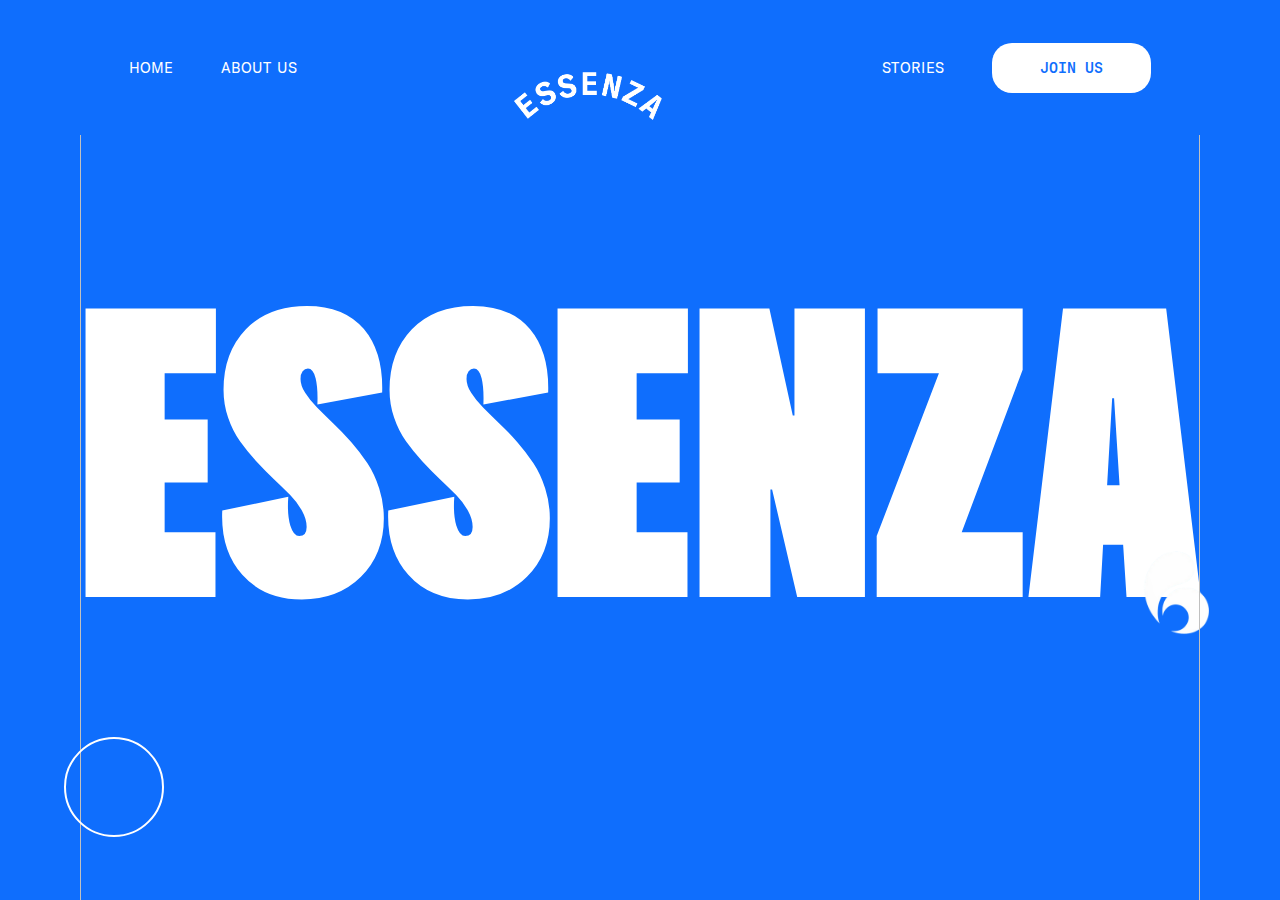
==== index.html @ b528dd73 "initial commit" ====
<!DOCTYPE html>
<html lang="en">
<head>
    <meta charset="UTF-8">
    <meta name="viewport" content="width=device-width, initial-scale=1.0">
    <title>Document</title>
    <link rel="stylesheet" href="style.css">
    <script src="script.js"></script>
    <link
    href="https://cdn.jsdelivr.net/npm/remixicon@4.2.0/fonts/remixicon.css"
    rel="stylesheet"
/>
</head>
<body>
    <div id = 'nav'>
        <div id="navleft">
            <li><a>HOME</a></li>
            <li><a>ABOUT US</a></li>
        </div>
        <div id="navcentre">
            <img src="./assets/main-nav-logo.png" alt="">
        </div>
        <div id="navright">
            <li><a>STORIES</a></li>
            <div id="joinus">
                <a id="joinli" href="#">JOIN US</a>
            </div>
            
            
            
            
        </div>
        
    </div>
    <div id="main">
        <div id="hero">
            <div id="heading">
                <h1>ESSENZA</h1>
                <img  id="sidegraphic" src="./assets/sidegraphic.png" alt="">
            </div>
            <img src="https://bowery.co/wp-content/uploads/2023/04/produce.webp" alt="">
            <div id="arrow">
                <i class="ri-arrow-down-line"></i>
            </div>
        </div>
    </div>
</body>
</html>
---- style.css ----
/* Importing GT-America fonts from the assets folder */
@font-face {
    font-family: 'GT America Standard';
    src: url('./assets/fonts/GT-America-Standard-Regular.ttf') format('truetype');
    font-weight: normal;
    font-style: normal;
}
@font-face {
    font-family: 'GT America Standard';
    src: url('./assets/fonts/GT-America-Standard-Medium.ttf') format('truetype');
    font-weight: bold;
    font-style: normal;
}
@font-face {
    font-family: 'GT America Standard';
    src: url('./assets/fonts/GT-America-Standard-Medium-Italic.ttf') format('truetype');
    font-weight: bold;
    font-style: italic;
}
@font-face {
    font-family: 'GT America Mono';
    src: url('./assets/fonts/GT-America-Mono-Regular.ttf') format('truetype');
    font-weight: normal;
    font-style: normal;
}
@font-face {
    font-family: 'GT America Mono';
    src: url('./assets/fonts/GT-America-Mono-Medium.ttf') format('truetype');
    font-weight: bold;
    font-style: normal;
}
@font-face {
    font-family: 'GT America Dark';
    src: url('./assets/fonts/National2Comp-Black.ttf') format('truetype');
    font-weight: 900; /* Use a high font-weight value for dark/heavy appearance */
    font-style: normal;
}

/* Set GT-America Standard as the main font */
* {
    margin: 0;
    padding: 0;
    box-sizing: border-box;
    font-family: 'GT America Standard', sans-serif;
    color: white;
}

*::selection {
    background-color: white;
    color: #325009;
}

body::-webkit-scrollbar {
    display: block;
    width: 8px;
    background-color: #95c11e;
}

/* Header Styling */
#nav {
    height: 15vh;
    width: 100%;
    background-color: #0F6EFD;
    display: flex;
    align-items: center;
    padding: 0 50px;
    gap: 50px;
    justify-content: space-around;
    position: fixed;
    z-index: 99;
    font-style: normal;
    font-size: 0.9rem;
    font-family: 'GT America Mono'; /* Inherit from GT America Mono */
}

/* Navbar Elements */
#navleft, #navcentre, #navright {
    display: flex;
    justify-content: center;
    align-items: center;
    gap: 3rem;
    font-family: inherit; /* Ensures all font-family inheritance */
    font-weight: inherit;
}

#nav li {
    list-style: none;
    font-family: inherit; /* Ensures font inheritance */
}

#nav #navright {
    display: flex;
    justify-content: center;
    align-items: center;
    gap: 3rem;
}

/* Join Us Button */
#nav #joinus {
    padding: 1rem 3rem; /* Adds spacing inside the button */
    background-color: white; /* White background */
    border: none; /* Removes default button border */
    border-radius: 20px; /* Rounded edges */
    font-weight: 700;
    cursor: pointer;
    transition: all 0.3s ease; /* Smooth transition */
    font-size: 0.9rem;
    text-decoration: none; /* Removes underline for links */
    display: flex; /* Centers the text inside */
    justify-content: center;
    align-items: center;
    font-family: inherit; /* Matches font style with the rest */
}

#nav #joinus a {
    color: #0F6EFD; /* Initial blue text color */
    text-decoration: none; /* Removes underline from the link */
    font-family: inherit; /* Inherit font from parent (#joinus) */
    font-weight: inherit; /* Ensures font weight consistency */
}

#nav #joinus:hover {
    background-color: #325009; /* Green background on hover */
    transform: scale(1.05); /* Slightly enlarges the button on hover */
}

#nav #joinus:hover a {
    color: white; /* White text on hover */
    transition: all ease 0.2s;
}

/* Adjusting the logo size in the navbar */
#navcentre img {
    height: 4rem;
    width: auto;
    margin-top: 6vh;
}

/* Hero Section */
#hero {
    background-color: #0F6EFD;
    height: 100vh;
    width: 100%;
    display: flex;
    justify-content: center; /* Horizontally centers the h1 */
    align-items: center; /* Vertically centers the h1 */
    position: relative;
    overflow: hidden;
}

#hero h1 {
    font-family: 'GT America Dark';
    font-weight: 900; /* Use a high font-weight for heavy appearance */
    font-style: normal;
    text-align: center; /* Centers the text inside the h1 */
    padding: 20px; /* Adds some padding around the text */
    font-size: 27rem;
}

#hero img {
    position: absolute;
    top: 5%;
    left: 50%;
    transform: translateX(-50%);
    width: 70rem; /* Adjust this value to control the size */
    height: 90rem; /* Maintains the aspect ratio */
}

/* Arrow Styling */
#hero #arrow {
    height: 100px;
    width: 100px;
    background-color: transparent;
    border: 2px solid #fff;
    position: absolute;
    display: flex;
    left: 5%;
    bottom: 7%;
    align-items: center;
    justify-content: center;
    border-radius: 50%;
    transition: all ease 0.5s;
}

#hero #arrow i {
    font-size: 50px;
    font-weight: 100;
}

#hero #arrow:hover {
    scale: 0.6;
    background-color: #325009;
}

/* Side Graphic Styling */
#hero #sidegraphic {
    position: absolute;
    top: 65%; /* Center vertically */
    left: 87%; /* 30% from the left edge to achieve 70% from the right */
    transform: translateY(-50%); /* Adjust for vertical centering */
    width: 7rem; /* Control the size */
    height: auto; /* Maintains aspect ratio */
}

/* Media Queries for Responsiveness */
@media (max-width: 1200px) {
    #nav {
        padding: 0 30px;
        gap: 30px;
    }

    #navcentre img {
        height: 3rem;
    }

    #hero h1 {
        font-size: 15rem; /* Adjust font size for smaller screens */
    }

    #hero img {
        width: 50rem; /* Adjust image size */
        height: 60rem; /* Adjust height */
    }

    #hero #sidegraphic {
        width: 5rem; /* Adjust size for smaller screens */
    }
}

@media (max-width: 992px) {
    #nav {
        padding: 0 20px;
        gap: 20px;
    }

    #navcentre img {
        height: 2.5rem;
    }

    #hero h1 {
        font-size: 10rem; /* Further adjust for medium screens */
    }

    #hero img {
        width: 40rem; /* Adjust image size */
        height: 50rem; /* Adjust height */
    }

    #hero #sidegraphic {
        width: 4rem; /* Adjust size for smaller screens */
    }
}

@media (max-width: 768px) {
    #nav {
        flex-direction: column;
        padding: 10px;
        gap: 10px;
    }

    #navcentre img {
        height: 2rem;
    }

    #hero h1 {
        font-size: 6rem; /* Adjust font size for small screens */
    }

    #hero img {
        width: 30rem; /* Adjust image size */
        height: 40rem; /* Adjust height */
    }

    #hero #sidegraphic {
        width: 3rem; /* Adjust size for smaller screens */
    }
}

@media (max-width: 576px) {
    #nav {
        padding: 10px;
        gap: 10px;
    }

    #navcentre img {
        height: 2rem;
    }

    #hero h1 {
        font-size: 5rem; /* Further adjust font size for small screens */
    }

    #hero img {
        width: 25rem; /* Adjust image size */
        height: 35rem; /* Adjust height */
    }

    #hero #sidegraphic {
        width: 2.5rem; /* Adjust size for smaller screens */
    }
}
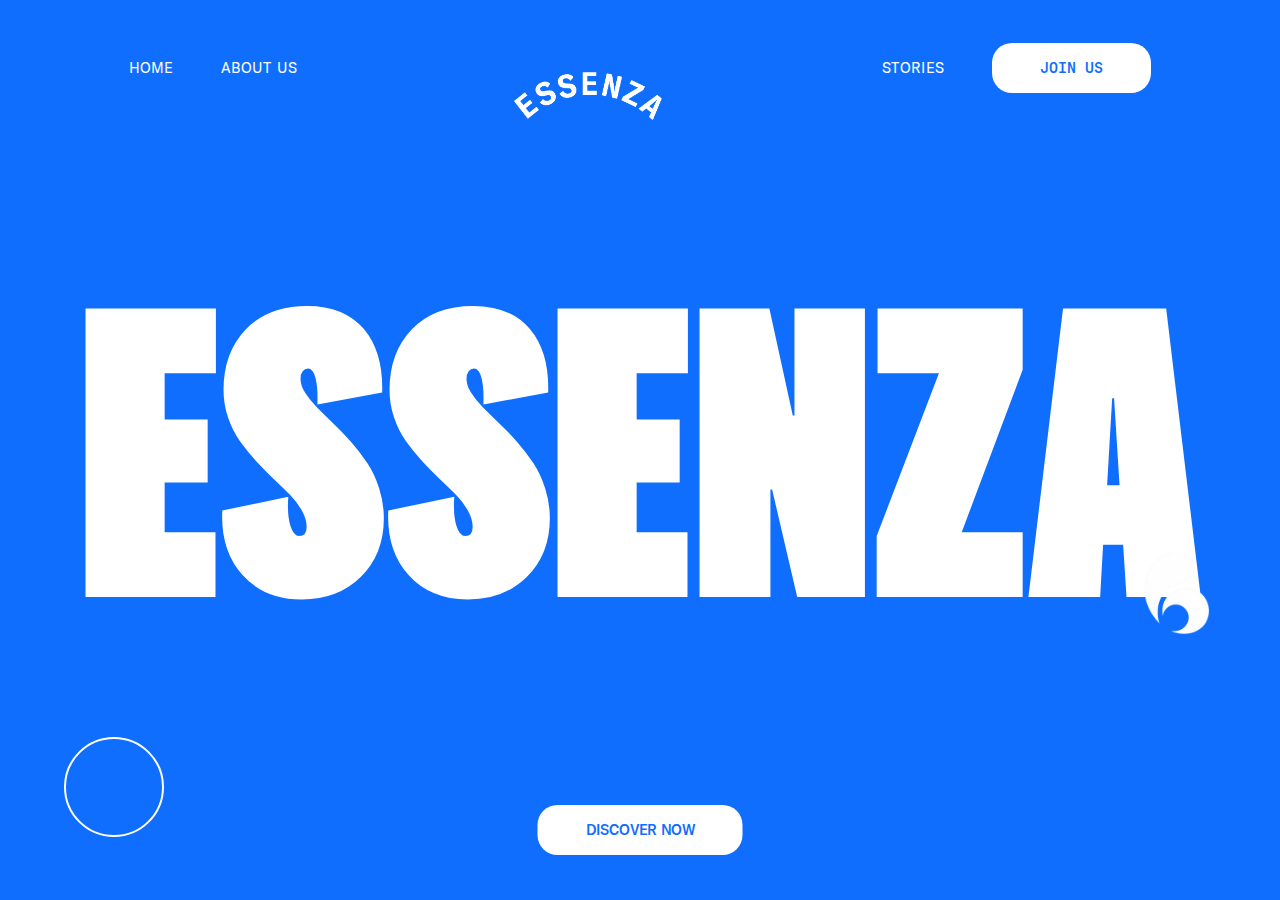
==== commit 26ea7f8d: "front page" ====
--- a/index.html
+++ b/index.html
@@ -7,42 +7,41 @@
     <link rel="stylesheet" href="style.css">
     <script src="script.js"></script>
     <link
-    href="https://cdn.jsdelivr.net/npm/remixicon@4.2.0/fonts/remixicon.css"
-    rel="stylesheet"
-/>
+        href="https://cdn.jsdelivr.net/npm/remixicon@4.2.0/fonts/remixicon.css"
+        rel="stylesheet"
+    />
 </head>
 <body>
-    <div id = 'nav'>
+    <div id="nav">
         <div id="navleft">
-            <li><a>HOME</a></li>
-            <li><a>ABOUT US</a></li>
+            <li><a href="#">HOME</a></li>
+            <li><a href="#">ABOUT US</a></li>
         </div>
         <div id="navcentre">
-            <img src="./assets/main-nav-logo.png" alt="">
+            <img src="./assets/main-nav-logo.png" alt="Logo">
         </div>
         <div id="navright">
-            <li><a>STORIES</a></li>
+            <li><a href="#">STORIES</a></li>
             <div id="joinus">
                 <a id="joinli" href="#">JOIN US</a>
             </div>
-            
-            
-            
-            
         </div>
-        
     </div>
     <div id="main">
         <div id="hero">
             <div id="heading">
                 <h1>ESSENZA</h1>
-                <img  id="sidegraphic" src="./assets/sidegraphic.png" alt="">
+                <img id="sidegraphic" src="./assets/sidegraphic.png" alt="Side Graphic">
             </div>
-            <img src="https://bowery.co/wp-content/uploads/2023/04/produce.webp" alt="">
+            <img src="https://bowery.co/wp-content/uploads/2023/04/produce.webp" alt="Hero Image">
             <div id="arrow">
                 <i class="ri-arrow-down-line"></i>
+            </div>
+            <!-- Discover Now Button -->
+            <div id="discover">
+                <a id="disli" href="#">DISCOVER NOW</a>
             </div>
         </div>
     </div>
 </body>
-</html>+</html>
--- a/style.css
+++ b/style.css
@@ -1,301 +1,343 @@
-/* Importing GT-America fonts from the assets folder */
-@font-face {
-    font-family: 'GT America Standard';
-    src: url('./assets/fonts/GT-America-Standard-Regular.ttf') format('truetype');
-    font-weight: normal;
-    font-style: normal;
-}
-@font-face {
-    font-family: 'GT America Standard';
-    src: url('./assets/fonts/GT-America-Standard-Medium.ttf') format('truetype');
-    font-weight: bold;
-    font-style: normal;
-}
-@font-face {
-    font-family: 'GT America Standard';
-    src: url('./assets/fonts/GT-America-Standard-Medium-Italic.ttf') format('truetype');
-    font-weight: bold;
-    font-style: italic;
-}
-@font-face {
-    font-family: 'GT America Mono';
-    src: url('./assets/fonts/GT-America-Mono-Regular.ttf') format('truetype');
-    font-weight: normal;
-    font-style: normal;
-}
-@font-face {
-    font-family: 'GT America Mono';
-    src: url('./assets/fonts/GT-America-Mono-Medium.ttf') format('truetype');
-    font-weight: bold;
-    font-style: normal;
-}
-@font-face {
-    font-family: 'GT America Dark';
-    src: url('./assets/fonts/National2Comp-Black.ttf') format('truetype');
-    font-weight: 900; /* Use a high font-weight value for dark/heavy appearance */
-    font-style: normal;
-}
-
-/* Set GT-America Standard as the main font */
-* {
-    margin: 0;
-    padding: 0;
-    box-sizing: border-box;
-    font-family: 'GT America Standard', sans-serif;
-    color: white;
-}
-
-*::selection {
-    background-color: white;
-    color: #325009;
-}
-
-body::-webkit-scrollbar {
-    display: block;
-    width: 8px;
-    background-color: #95c11e;
-}
-
-/* Header Styling */
-#nav {
-    height: 15vh;
-    width: 100%;
-    background-color: #0F6EFD;
-    display: flex;
-    align-items: center;
-    padding: 0 50px;
-    gap: 50px;
-    justify-content: space-around;
-    position: fixed;
-    z-index: 99;
-    font-style: normal;
-    font-size: 0.9rem;
-    font-family: 'GT America Mono'; /* Inherit from GT America Mono */
-}
-
-/* Navbar Elements */
-#navleft, #navcentre, #navright {
-    display: flex;
-    justify-content: center;
-    align-items: center;
-    gap: 3rem;
-    font-family: inherit; /* Ensures all font-family inheritance */
-    font-weight: inherit;
-}
-
-#nav li {
-    list-style: none;
-    font-family: inherit; /* Ensures font inheritance */
-}
-
-#nav #navright {
-    display: flex;
-    justify-content: center;
-    align-items: center;
-    gap: 3rem;
-}
-
-/* Join Us Button */
-#nav #joinus {
-    padding: 1rem 3rem; /* Adds spacing inside the button */
-    background-color: white; /* White background */
-    border: none; /* Removes default button border */
-    border-radius: 20px; /* Rounded edges */
-    font-weight: 700;
-    cursor: pointer;
-    transition: all 0.3s ease; /* Smooth transition */
-    font-size: 0.9rem;
-    text-decoration: none; /* Removes underline for links */
-    display: flex; /* Centers the text inside */
-    justify-content: center;
-    align-items: center;
-    font-family: inherit; /* Matches font style with the rest */
-}
-
-#nav #joinus a {
-    color: #0F6EFD; /* Initial blue text color */
-    text-decoration: none; /* Removes underline from the link */
-    font-family: inherit; /* Inherit font from parent (#joinus) */
-    font-weight: inherit; /* Ensures font weight consistency */
-}
-
-#nav #joinus:hover {
-    background-color: #325009; /* Green background on hover */
-    transform: scale(1.05); /* Slightly enlarges the button on hover */
-}
-
-#nav #joinus:hover a {
-    color: white; /* White text on hover */
-    transition: all ease 0.2s;
-}
-
-/* Adjusting the logo size in the navbar */
-#navcentre img {
-    height: 4rem;
-    width: auto;
-    margin-top: 6vh;
-}
-
-/* Hero Section */
-#hero {
-    background-color: #0F6EFD;
-    height: 100vh;
-    width: 100%;
-    display: flex;
-    justify-content: center; /* Horizontally centers the h1 */
-    align-items: center; /* Vertically centers the h1 */
-    position: relative;
-    overflow: hidden;
-}
-
-#hero h1 {
-    font-family: 'GT America Dark';
-    font-weight: 900; /* Use a high font-weight for heavy appearance */
-    font-style: normal;
-    text-align: center; /* Centers the text inside the h1 */
-    padding: 20px; /* Adds some padding around the text */
-    font-size: 27rem;
-}
-
-#hero img {
-    position: absolute;
-    top: 5%;
-    left: 50%;
-    transform: translateX(-50%);
-    width: 70rem; /* Adjust this value to control the size */
-    height: 90rem; /* Maintains the aspect ratio */
-}
-
-/* Arrow Styling */
-#hero #arrow {
-    height: 100px;
-    width: 100px;
-    background-color: transparent;
-    border: 2px solid #fff;
-    position: absolute;
-    display: flex;
-    left: 5%;
-    bottom: 7%;
-    align-items: center;
-    justify-content: center;
-    border-radius: 50%;
-    transition: all ease 0.5s;
-}
-
-#hero #arrow i {
-    font-size: 50px;
-    font-weight: 100;
-}
-
-#hero #arrow:hover {
-    scale: 0.6;
-    background-color: #325009;
-}
-
-/* Side Graphic Styling */
-#hero #sidegraphic {
-    position: absolute;
-    top: 65%; /* Center vertically */
-    left: 87%; /* 30% from the left edge to achieve 70% from the right */
-    transform: translateY(-50%); /* Adjust for vertical centering */
-    width: 7rem; /* Control the size */
-    height: auto; /* Maintains aspect ratio */
-}
-
-/* Media Queries for Responsiveness */
-@media (max-width: 1200px) {
+    /* Importing GT-America fonts from the assets folder */
+    @font-face {
+        font-family: 'GT America Standard';
+        src: url('./assets/fonts/GT-America-Standard-Regular.ttf') format('truetype');
+        font-weight: normal;
+        font-style: normal;
+    }
+    @font-face {
+        font-family: 'GT America Standard';
+        src: url('./assets/fonts/GT-America-Standard-Medium.ttf') format('truetype');
+        font-weight: bold;
+        font-style: normal;
+    }
+    @font-face {
+        font-family: 'GT America Standard';
+        src: url('./assets/fonts/GT-America-Standard-Medium-Italic.ttf') format('truetype');
+        font-weight: bold;
+        font-style: italic;
+    }
+    @font-face {
+        font-family: 'GT America Mono';
+        src: url('./assets/fonts/GT-America-Mono-Regular.ttf') format('truetype');
+        font-weight: normal;
+        font-style: normal;
+    }
+    @font-face {
+        font-family: 'GT America Mono';
+        src: url('./assets/fonts/GT-America-Mono-Medium.ttf') format('truetype');
+        font-weight: bold;
+        font-style: normal;
+    }
+    @font-face {
+        font-family: 'GT America Dark';
+        src: url('./assets/fonts/National2Comp-Black.ttf') format('truetype');
+        font-weight: 900;
+        font-style: normal;
+    }
+
+    /* Set GT-America Standard as the main font */
+    * {
+        margin: 0;
+        padding: 0;
+        box-sizing: border-box;
+        font-family: 'GT America Standard', sans-serif;
+        color: white;
+    }
+
+    *::selection {
+        background-color: white;
+        color: #325009;
+    }
+
+    body::-webkit-scrollbar {
+        display: block;
+        width: 8px;
+        background-color: #95c11e;
+    }
+
+    /* Header Styling */
     #nav {
-        padding: 0 30px;
-        gap: 30px;
-    }
-
+        height: 15vh;
+        width: 100%;
+        background-color: #0F6EFD;
+        display: flex;
+        align-items: center;
+        padding: 0 50px;
+        gap: 50px;
+        justify-content: space-around;
+        position: fixed;
+        z-index: 99;
+        font-style: normal;
+        font-size: 0.9rem;
+        font-family: 'GT America Mono';
+    }
+
+    /* Navbar Elements */
+    #navleft, #navcentre, #navright {
+        display: flex;
+        justify-content: center;
+        align-items: center;
+        gap: 3rem;
+        font-family: inherit;
+    }
+
+    #nav li {
+        list-style: none;
+    }
+
+    /* Navbar links */
+    #nav li a {
+        text-decoration: none; /* Removes underline */
+        font-family: inherit; /* Ensures same font as 'JOIN US' */
+        font-weight: inherit;
+        color: white;
+        transition: all 0.3s ease; /* Smooth transition */
+    }
+
+    /* Hover effect for navbar links */
+    #nav li a:hover {
+        color: #325009;
+        transition: all 0.2s ease;
+    }
+
+    /* Join Us Button */
+    #nav #joinus {
+        padding: 1rem 3rem;
+        background-color: white;
+        border: none;
+        border-radius: 20px;
+        font-weight: 700;
+        cursor: pointer;
+        transition: all 0.3s ease;
+        font-size: 0.9rem;
+        text-decoration: none;
+        display: flex;
+        justify-content: center;
+        align-items: center;
+        font-family: inherit;
+    }
+
+    #nav #joinus a {
+        color: #0F6EFD;
+        text-decoration: none;
+        font-family: inherit;
+        font-weight: inherit;
+    }
+
+    #nav #joinus:hover {
+        background-color: #325009;
+        transform: scale(1.05);
+    }
+
+    #nav #joinus:hover a {
+        color: white;
+        transition: all ease 0.2s;
+    }
+
+    /* Adjusting the logo size in the navbar */
     #navcentre img {
-        height: 3rem;
+        height: 4rem;
+        width: auto;
+        margin-top: 6vh;
+    }
+
+    /* Hero Section */
+    #hero {
+        background-color: #0F6EFD;
+        height: 100vh;
+        width: 100%;
+        display: flex;
+        justify-content: center;
+        align-items: center;
+        position: relative;
+        overflow: hidden;
     }
 
     #hero h1 {
-        font-size: 15rem; /* Adjust font size for smaller screens */
+        font-family: 'GT America Dark';
+        font-weight: 900;
+        font-style: normal;
+        text-align: center;
+        padding: 20px;
+        font-size: 27rem;
     }
 
     #hero img {
-        width: 50rem; /* Adjust image size */
-        height: 60rem; /* Adjust height */
-    }
-
+        position: absolute;
+        top: 5%;
+        left: 50%;
+        transform: translateX(-50%);
+        width: 70rem;
+        height: 90rem;
+    }
+
+    /* Arrow Styling */
+    #hero #arrow {
+        height: 100px;
+        width: 100px;
+        background-color: transparent;
+        border: 2px solid #fff;
+        position: absolute;
+        display: flex;
+        left: 5%;
+        bottom: 7%;
+        align-items: center;
+        justify-content: center;
+        border-radius: 50%;
+        transition: all ease 0.5s;
+    }
+
+    #hero #arrow i {
+        font-size: 50px;
+        font-weight: 100;
+    }
+
+    #hero #arrow:hover {
+        scale: 0.6;
+        background-color: #325009;
+    }
+
+    /* Side Graphic Styling */
     #hero #sidegraphic {
-        width: 5rem; /* Adjust size for smaller screens */
-    }
-}
-
-@media (max-width: 992px) {
-    #nav {
-        padding: 0 20px;
-        gap: 20px;
-    }
-
-    #navcentre img {
-        height: 2.5rem;
-    }
-
-    #hero h1 {
-        font-size: 10rem; /* Further adjust for medium screens */
-    }
-
-    #hero img {
-        width: 40rem; /* Adjust image size */
-        height: 50rem; /* Adjust height */
-    }
-
-    #hero #sidegraphic {
-        width: 4rem; /* Adjust size for smaller screens */
-    }
-}
-
-@media (max-width: 768px) {
-    #nav {
-        flex-direction: column;
-        padding: 10px;
-        gap: 10px;
-    }
-
-    #navcentre img {
-        height: 2rem;
-    }
-
-    #hero h1 {
-        font-size: 6rem; /* Adjust font size for small screens */
-    }
-
-    #hero img {
-        width: 30rem; /* Adjust image size */
-        height: 40rem; /* Adjust height */
-    }
-
-    #hero #sidegraphic {
-        width: 3rem; /* Adjust size for smaller screens */
-    }
-}
-
-@media (max-width: 576px) {
-    #nav {
-        padding: 10px;
-        gap: 10px;
-    }
-
-    #navcentre img {
-        height: 2rem;
-    }
-
-    #hero h1 {
-        font-size: 5rem; /* Further adjust font size for small screens */
-    }
-
-    #hero img {
-        width: 25rem; /* Adjust image size */
-        height: 35rem; /* Adjust height */
-    }
-
-    #hero #sidegraphic {
-        width: 2.5rem; /* Adjust size for smaller screens */
-    }
-}
+        position: absolute;
+        top: 65%;
+        left: 87%;
+        transform: translateY(-50%);
+        width: 7rem;
+        height: auto;
+    }
+
+    /* Discover Now Button */
+    #hero #discover {
+        position: absolute;
+        bottom: 5%;
+        left: 50%;
+        transform: translateX(-50%);
+        padding: 1rem 3rem;
+        background-color: white;
+        border: none;
+        border-radius: 20px;
+        font-weight: 700;
+        cursor: pointer;
+        transition: all 0.3s ease;
+        font-size: 0.9rem;
+        text-decoration: none;
+        display: flex;
+        justify-content: center;
+        align-items: center;
+        font-family: inherit; /* Matches font style with 'JOIN US' */
+    }
+
+    #hero #discover a {
+        color: #0F6EFD;
+        text-decoration: none;
+        font-family: inherit;
+    }
+
+    #hero #discover:hover {
+        background-color: #325009;
+    }
+
+    #hero #discover:hover a {
+        color: white;
+        transition: all ease 0.2s;
+    }
+
+    /* Media Queries for Responsiveness */
+    @media (max-width: 1200px) {
+        #nav {
+            padding: 0 30px;
+            gap: 30px;
+        }
+
+        #navcentre img {
+            height: 3rem;
+        }
+
+        #hero h1 {
+            font-size: 15rem;
+        }
+
+        #hero img {
+            width: 50rem;
+            height: 60rem;
+        }
+
+        #hero #sidegraphic {
+            width: 5rem;
+        }
+    }
+
+    @media (max-width: 992px) {
+        #nav {
+            padding: 0 20px;
+            gap: 20px;
+        }
+
+        #navcentre img {
+            height: 2.5rem;
+        }
+
+        #hero h1 {
+            font-size: 10rem;
+        }
+
+        #hero img {
+            width: 40rem;
+            height: 50rem;
+        }
+
+        #hero #sidegraphic {
+            width: 4rem;
+        }
+    }
+
+    @media (max-width: 768px) {
+        #nav {
+            flex-direction: column;
+            padding: 10px;
+            gap: 10px;
+        }
+
+        #navcentre img {
+            height: 2rem;
+        }
+
+        #hero h1 {
+            font-size: 6rem;
+        }
+
+        #hero img {
+            width: 30rem;
+            height: 40rem;
+        }
+
+        #hero #sidegraphic {
+            width: 3rem;
+        }
+    }
+
+    @media (max-width: 576px) {
+        #nav {
+            padding: 10px;
+            gap: 10px;
+        }
+
+        #navcentre img {
+            height: 2rem;
+        }
+
+        #hero h1 {
+            font-size: 5rem;
+        }
+
+        #hero img {
+            width: 25rem;
+            height: 35rem;
+        }
+
+        #hero #sidegraphic {
+            width: 2.5rem;
+        }
+    }
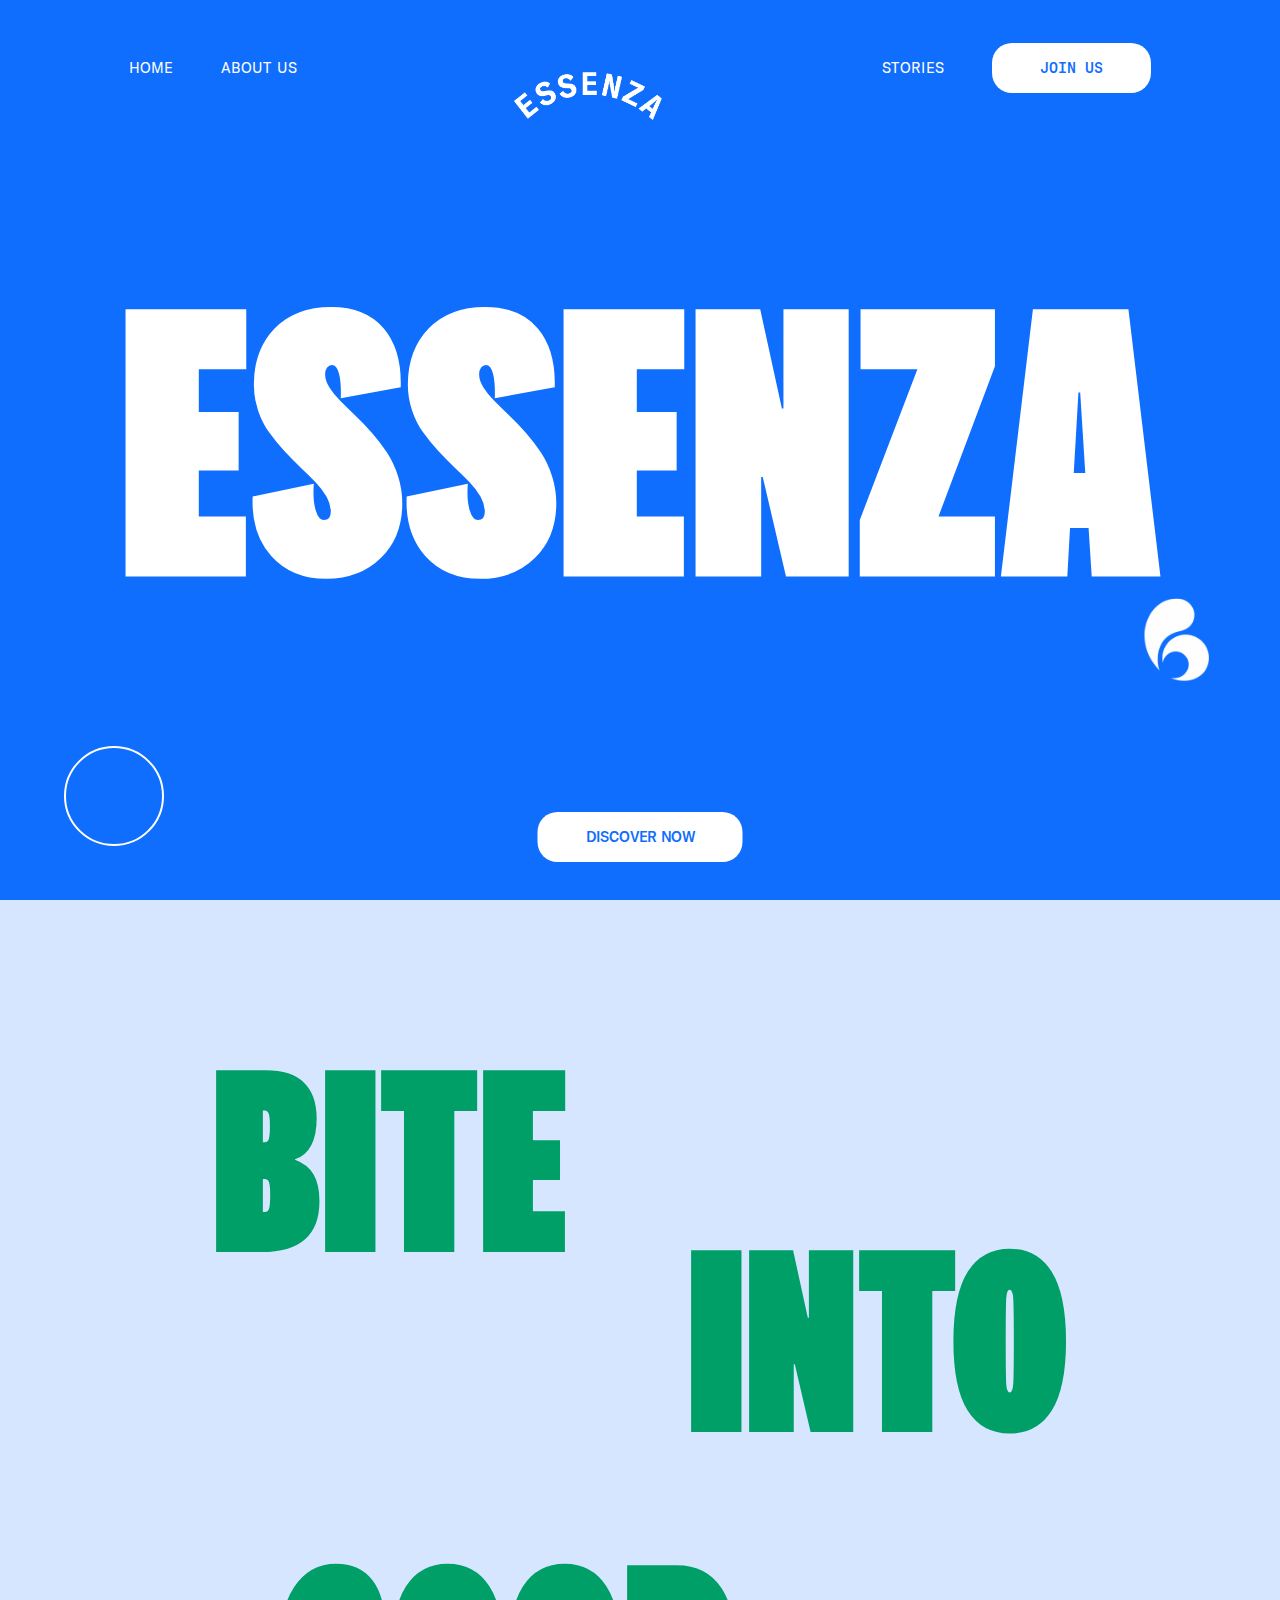
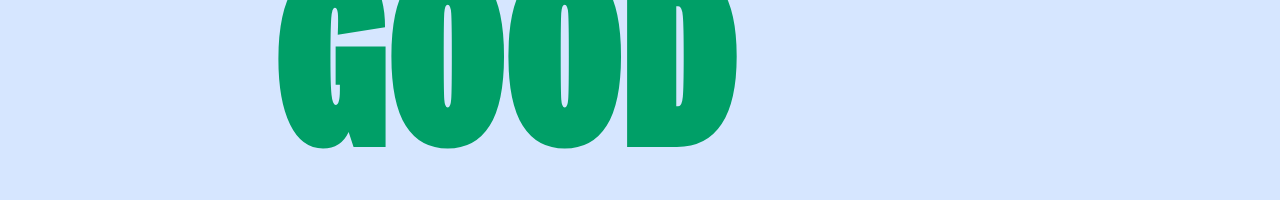
==== commit f9f39b4f: "page 2 start" ====
--- a/index.html
+++ b/index.html
@@ -5,6 +5,7 @@
     <meta name="viewport" content="width=device-width, initial-scale=1.0">
     <title>Document</title>
     <link rel="stylesheet" href="style.css">
+    <link rel="stylesheet" href="page2.css">
     <script src="script.js"></script>
     <link
         href="https://cdn.jsdelivr.net/npm/remixicon@4.2.0/fonts/remixicon.css"
@@ -42,6 +43,11 @@
                 <a id="disli" href="#">DISCOVER NOW</a>
             </div>
         </div>
+        <div id="page2">
+            <div class="bite"><h1>BITE</h1></div>
+            <div class="into"><h1>INTO</h1></div>
+            <div class="good"><h1>GOOD</h1></div>
+        </div>
     </div>
 </body>
 </html>
--- a/style.css
+++ b/style.css
@@ -1,343 +1,346 @@
-    /* Importing GT-America fonts from the assets folder */
-    @font-face {
-        font-family: 'GT America Standard';
-        src: url('./assets/fonts/GT-America-Standard-Regular.ttf') format('truetype');
-        font-weight: normal;
-        font-style: normal;
-    }
-    @font-face {
-        font-family: 'GT America Standard';
-        src: url('./assets/fonts/GT-America-Standard-Medium.ttf') format('truetype');
-        font-weight: bold;
-        font-style: normal;
-    }
-    @font-face {
-        font-family: 'GT America Standard';
-        src: url('./assets/fonts/GT-America-Standard-Medium-Italic.ttf') format('truetype');
-        font-weight: bold;
-        font-style: italic;
-    }
-    @font-face {
-        font-family: 'GT America Mono';
-        src: url('./assets/fonts/GT-America-Mono-Regular.ttf') format('truetype');
-        font-weight: normal;
-        font-style: normal;
-    }
-    @font-face {
-        font-family: 'GT America Mono';
-        src: url('./assets/fonts/GT-America-Mono-Medium.ttf') format('truetype');
-        font-weight: bold;
-        font-style: normal;
-    }
-    @font-face {
-        font-family: 'GT America Dark';
-        src: url('./assets/fonts/National2Comp-Black.ttf') format('truetype');
-        font-weight: 900;
-        font-style: normal;
-    }
-
-    /* Set GT-America Standard as the main font */
-    * {
-        margin: 0;
-        padding: 0;
-        box-sizing: border-box;
-        font-family: 'GT America Standard', sans-serif;
-        color: white;
-    }
-
-    *::selection {
-        background-color: white;
-        color: #325009;
-    }
-
-    body::-webkit-scrollbar {
-        display: block;
-        width: 8px;
-        background-color: #95c11e;
-    }
-
-    /* Header Styling */
+/* Importing GT-America fonts from the assets folder */
+@font-face {
+    font-family: 'GT America Standard';
+    src: url('./assets/fonts/GT-America-Standard-Regular.ttf') format('truetype');
+    font-weight: normal;
+    font-style: normal;
+}
+@font-face {
+    font-family: 'GT America Standard';
+    src: url('./assets/fonts/GT-America-Standard-Medium.ttf') format('truetype');
+    font-weight: bold;
+    font-style: normal;
+}
+@font-face {
+    font-family: 'GT America Standard';
+    src: url('./assets/fonts/GT-America-Standard-Medium-Italic.ttf') format('truetype');
+    font-weight: bold;
+    font-style: italic;
+}
+@font-face {
+    font-family: 'GT America Mono';
+    src: url('./assets/fonts/GT-America-Mono-Regular.ttf') format('truetype');
+    font-weight: normal;
+    font-style: normal;
+}
+@font-face {
+    font-family: 'GT America Mono';
+    src: url('./assets/fonts/GT-America-Mono-Medium.ttf') format('truetype');
+    font-weight: bold;
+    font-style: normal;
+}
+@font-face {
+    font-family: 'GT America Dark';
+    src: url('./assets/fonts/National2Comp-Black.ttf') format('truetype');
+    font-weight: 900;
+    font-style: normal;
+}
+
+/* Set GT-America Standard as the main font */
+* {
+    margin: 0;
+    padding: 0;
+    box-sizing: border-box;
+    font-family: 'GT America Standard', sans-serif;
+    color: white;
+}
+
+*::selection {
+    background-color: white;
+    color: #325009;
+}
+
+body::-webkit-scrollbar {
+    display: block;
+    width: 8px;
+    background-color: #95c11e;
+}
+
+/* Header Styling */
+#nav {
+    height: 15vh;
+    width: 100%;
+    background-color: #0F6EFD;
+    display: flex;
+    align-items: center;
+    padding: 0 50px;
+    gap: 50px;
+    justify-content: space-around;
+    z-index: 99;
+    font-style: normal;
+    font-size: 0.9rem;
+    font-family: 'GT America Mono';
+}
+
+/* Navbar Elements */
+#navleft, #navcentre, #navright {
+    display: flex;
+    justify-content: center;
+    align-items: center;
+    gap: 3rem;
+    font-family: inherit;
+}
+
+#nav li {
+    list-style: none;
+}
+
+/* Navbar links */
+#nav li a {
+    text-decoration: none; /* Removes underline */
+    font-family: inherit; /* Ensures same font as 'JOIN US' */
+    font-weight: inherit;
+    color: white;
+    transition: all 0.3s ease; /* Smooth transition */
+}
+
+/* Hover effect for navbar links */
+#nav li a:hover {
+    color: #325009;
+    transition: all 0.2s ease;
+}
+
+/* Join Us Button */
+#nav #joinus {
+    padding: 1rem 3rem;
+    background-color: white;
+    border: none;
+    border-radius: 20px;
+    font-weight: 700;
+    cursor: pointer;
+    transition: all 0.3s ease;
+    font-size: 0.9rem;
+    text-decoration: none;
+    display: flex;
+    justify-content: center;
+    align-items: center;
+    font-family: inherit;
+}
+
+#nav #joinus a {
+    color: #0F6EFD;
+    text-decoration: none;
+    font-family: inherit;
+    font-weight: inherit;
+}
+
+#nav #joinus:hover {
+    background-color: #325009;
+    transform: scale(1.05);
+}
+
+#nav #joinus:hover a {
+    color: white;
+    transition: all ease 0.2s;
+}
+
+/* Adjusting the logo size in the navbar */
+#navcentre img {
+    height: 4rem;
+    width: auto;
+    margin-top: 6vh;
+}
+
+/* Hero Section */
+#hero {
+    background-color: #0F6EFD;
+    height: 85vh;
+    width: 100%;
+    display: flex;
+    justify-content: center;
+    align-items: center;
+    position: relative;
+    overflow: hidden;
+}
+
+#hero h1 {
+    font-family: 'GT America Dark';
+    font-weight: 900;
+    font-style: normal;
+    text-align: center;
+    padding: 20px;
+    font-size: 25rem;
+    position: absolute;
+    top: 40%;
+    left: 50%;
+    transform: translate(-50%, -50%);
+}
+
+#hero img {
+    position: absolute;
+    top: -10%;
+    left: 50%;
+    transform: translateX(-50%);
+    width: 70rem;
+    height: 90rem;
+}
+
+/* Arrow Styling */
+#hero #arrow {
+    height: 100px;
+    width: 100px;
+    background-color: transparent;
+    border: 2px solid #fff;
+    position: absolute;
+    display: flex;
+    left: 5%;
+    bottom: 7%;
+    align-items: center;
+    justify-content: center;
+    border-radius: 50%;
+    transition: all ease 0.5s;
+}
+
+#hero #arrow i {
+    font-size: 50px;
+    font-weight: 100;
+}
+
+#hero #arrow:hover {
+    scale: 0.6;
+    background-color: #325009;
+}
+
+/* Side Graphic Styling */
+#hero #sidegraphic {
+    position: absolute;
+    top: 65%;
+    left: 87%;
+    transform: translateY(-50%);
+    width: 7rem;
+    height: auto;
+}
+
+/* Discover Now Button */
+#hero #discover {
+    position: absolute;
+    bottom: 5%;
+    left: 50%;
+    transform: translateX(-50%);
+    padding: 1rem 3rem;
+    background-color: white;
+    border: none;
+    border-radius: 20px;
+    font-weight: 700;
+    cursor: pointer;
+    transition: all 0.3s ease;
+    font-size: 0.9rem;
+    text-decoration: none;
+    display: flex;
+    justify-content: center;
+    align-items: center;
+    font-family: inherit; /* Matches font style with 'JOIN US' */
+}
+
+#hero #discover a {
+    color: #0F6EFD;
+    text-decoration: none;
+    font-family: inherit;
+}
+
+#hero #discover:hover {
+    background-color: #325009;
+}
+
+#hero #discover:hover a {
+    color: white;
+    transition: all ease 0.2s;
+}
+
+/* Media Queries for Responsiveness */
+@media (max-width: 1200px) {
     #nav {
-        height: 15vh;
-        width: 100%;
-        background-color: #0F6EFD;
-        display: flex;
-        align-items: center;
-        padding: 0 50px;
-        gap: 50px;
-        justify-content: space-around;
-        position: fixed;
-        z-index: 99;
-        font-style: normal;
-        font-size: 0.9rem;
-        font-family: 'GT America Mono';
-    }
-
-    /* Navbar Elements */
-    #navleft, #navcentre, #navright {
-        display: flex;
-        justify-content: center;
-        align-items: center;
-        gap: 3rem;
-        font-family: inherit;
-    }
-
-    #nav li {
-        list-style: none;
-    }
-
-    /* Navbar links */
-    #nav li a {
-        text-decoration: none; /* Removes underline */
-        font-family: inherit; /* Ensures same font as 'JOIN US' */
-        font-weight: inherit;
-        color: white;
-        transition: all 0.3s ease; /* Smooth transition */
-    }
-
-    /* Hover effect for navbar links */
-    #nav li a:hover {
-        color: #325009;
-        transition: all 0.2s ease;
-    }
-
-    /* Join Us Button */
-    #nav #joinus {
-        padding: 1rem 3rem;
-        background-color: white;
-        border: none;
-        border-radius: 20px;
-        font-weight: 700;
-        cursor: pointer;
-        transition: all 0.3s ease;
-        font-size: 0.9rem;
-        text-decoration: none;
-        display: flex;
-        justify-content: center;
-        align-items: center;
-        font-family: inherit;
-    }
-
-    #nav #joinus a {
-        color: #0F6EFD;
-        text-decoration: none;
-        font-family: inherit;
-        font-weight: inherit;
-    }
-
-    #nav #joinus:hover {
-        background-color: #325009;
-        transform: scale(1.05);
-    }
-
-    #nav #joinus:hover a {
-        color: white;
-        transition: all ease 0.2s;
-    }
-
-    /* Adjusting the logo size in the navbar */
+        padding: 0 30px;
+        gap: 30px;
+    }
+
     #navcentre img {
-        height: 4rem;
-        width: auto;
-        margin-top: 6vh;
-    }
-
-    /* Hero Section */
-    #hero {
-        background-color: #0F6EFD;
-        height: 100vh;
-        width: 100%;
-        display: flex;
-        justify-content: center;
-        align-items: center;
-        position: relative;
-        overflow: hidden;
+        height: 3rem;
     }
 
     #hero h1 {
-        font-family: 'GT America Dark';
-        font-weight: 900;
-        font-style: normal;
-        text-align: center;
-        padding: 20px;
-        font-size: 27rem;
+        font-size: 12rem;
     }
 
     #hero img {
-        position: absolute;
-        top: 5%;
-        left: 50%;
-        transform: translateX(-50%);
-        width: 70rem;
-        height: 90rem;
-    }
-
-    /* Arrow Styling */
-    #hero #arrow {
-        height: 100px;
-        width: 100px;
-        background-color: transparent;
-        border: 2px solid #fff;
-        position: absolute;
-        display: flex;
-        left: 5%;
-        bottom: 7%;
-        align-items: center;
-        justify-content: center;
-        border-radius: 50%;
-        transition: all ease 0.5s;
-    }
-
-    #hero #arrow i {
-        font-size: 50px;
-        font-weight: 100;
-    }
-
-    #hero #arrow:hover {
-        scale: 0.6;
-        background-color: #325009;
-    }
-
-    /* Side Graphic Styling */
+        width: 50rem;
+        height: 60rem;
+    }
+
     #hero #sidegraphic {
-        position: absolute;
-        top: 65%;
-        left: 87%;
-        transform: translateY(-50%);
-        width: 7rem;
-        height: auto;
-    }
-
-    /* Discover Now Button */
-    #hero #discover {
-        position: absolute;
-        bottom: 5%;
-        left: 50%;
-        transform: translateX(-50%);
-        padding: 1rem 3rem;
-        background-color: white;
-        border: none;
-        border-radius: 20px;
-        font-weight: 700;
-        cursor: pointer;
-        transition: all 0.3s ease;
-        font-size: 0.9rem;
-        text-decoration: none;
-        display: flex;
-        justify-content: center;
-        align-items: center;
-        font-family: inherit; /* Matches font style with 'JOIN US' */
-    }
-
-    #hero #discover a {
-        color: #0F6EFD;
-        text-decoration: none;
-        font-family: inherit;
-    }
-
-    #hero #discover:hover {
-        background-color: #325009;
-    }
-
-    #hero #discover:hover a {
-        color: white;
-        transition: all ease 0.2s;
-    }
-
-    /* Media Queries for Responsiveness */
-    @media (max-width: 1200px) {
-        #nav {
-            padding: 0 30px;
-            gap: 30px;
-        }
-
-        #navcentre img {
-            height: 3rem;
-        }
-
-        #hero h1 {
-            font-size: 15rem;
-        }
-
-        #hero img {
-            width: 50rem;
-            height: 60rem;
-        }
-
-        #hero #sidegraphic {
-            width: 5rem;
-        }
-    }
-
-    @media (max-width: 992px) {
-        #nav {
-            padding: 0 20px;
-            gap: 20px;
-        }
-
-        #navcentre img {
-            height: 2.5rem;
-        }
-
-        #hero h1 {
-            font-size: 10rem;
-        }
-
-        #hero img {
-            width: 40rem;
-            height: 50rem;
-        }
-
-        #hero #sidegraphic {
-            width: 4rem;
-        }
-    }
-
-    @media (max-width: 768px) {
-        #nav {
-            flex-direction: column;
-            padding: 10px;
-            gap: 10px;
-        }
-
-        #navcentre img {
-            height: 2rem;
-        }
-
-        #hero h1 {
-            font-size: 6rem;
-        }
-
-        #hero img {
-            width: 30rem;
-            height: 40rem;
-        }
-
-        #hero #sidegraphic {
-            width: 3rem;
-        }
-    }
-
-    @media (max-width: 576px) {
-        #nav {
-            padding: 10px;
-            gap: 10px;
-        }
-
-        #navcentre img {
-            height: 2rem;
-        }
-
-        #hero h1 {
-            font-size: 5rem;
-        }
-
-        #hero img {
-            width: 25rem;
-            height: 35rem;
-        }
-
-        #hero #sidegraphic {
-            width: 2.5rem;
-        }
-    }
+        width: 5rem;
+    }
+}
+
+@media (max-width: 992px) {
+    #nav {
+        padding: 0 20px;
+        gap: 20px;
+    }
+
+    #navcentre img {
+        height: 2.5rem;
+    }
+
+    #hero h1 {
+        font-size: 10rem;
+    }
+
+    #hero img {
+        width: 40rem;
+        height: 50rem;
+    }
+
+    #hero #sidegraphic {
+        width: 4rem;
+    }
+}
+
+@media (max-width: 768px) {
+    #nav {
+        flex-direction: column;
+        padding: 10px;
+        gap: 10px;
+    }
+
+    #navcentre img {
+        height: 2rem;
+    }
+
+    #hero h1 {
+        font-size: 6rem;
+    }
+
+    #hero img {
+        width: 30rem;
+        height: 40rem;
+    }
+
+    #hero #sidegraphic {
+        width: 3rem;
+    }
+}
+
+@media (max-width: 576px) {
+    #nav {
+        padding: 10px;
+        gap: 10px;
+    }
+
+    #navcentre img {
+        height: 2rem;
+    }
+
+    #hero h1 {
+        font-size: 5rem;
+    }
+
+    #hero img {
+        width: 25rem;
+        height: 35rem;
+    }
+
+    #hero #sidegraphic {
+        width: 2.5rem;
+    }
+}
--- a/page2.css
+++ b/page2.css
@@ -0,0 +1,99 @@
+/* Importing GT-America fonts from the assets folder */
+@font-face {
+    font-family: 'GT America Standard';
+    src: url('./assets/fonts/GT-America-Standard-Regular.ttf') format('truetype');
+    font-weight: normal;
+    font-style: normal;
+}
+@font-face {
+    font-family: 'GT America Standard';
+    src: url('./assets/fonts/GT-America-Standard-Medium.ttf') format('truetype');
+    font-weight: bold;
+    font-style: normal;
+}
+@font-face {
+    font-family: 'GT America Standard';
+    src: url('./assets/fonts/GT-America-Standard-Medium-Italic.ttf') format('truetype');
+    font-weight: bold;
+    font-style: italic;
+}
+@font-face {
+    font-family: 'GT America Mono';
+    src: url('./assets/fonts/GT-America-Mono-Regular.ttf') format('truetype');
+    font-weight: normal;
+    font-style: normal;
+}
+@font-face {
+    font-family: 'GT America Mono';
+    src: url('./assets/fonts/GT-America-Mono-Medium.ttf') format('truetype');
+    font-weight: bold;
+    font-style: normal;
+}
+@font-face {
+    font-family: 'GT America Dark';
+    src: url('./assets/fonts/National2Comp-Black.ttf') format('truetype');
+    font-weight: 900;
+    font-style: normal;
+}
+
+/* Page2 Styling */
+#page2 {
+    height: 100vh;
+    width: 100%;
+    background-color: #D6E6FF;
+    overflow: hidden;
+    display: flex;
+    flex-direction: column;
+    align-items: center;
+    justify-content: center;
+    gap: 1rem;
+    position: relative;
+}
+.bite h1,.good h1,.into h1 {
+    font-family: 'GT America Dark';
+    font-weight: 900;
+    font-style: normal;
+    text-align: center;
+    padding: 20px;
+    font-size: 17rem;
+    position: absolute;
+    color: #009F67;
+}
+
+.bite h1{
+    top:10%;
+    left: 15%;
+}
+.into h1{
+    top:30%;
+    right: 15%;
+}
+.good h1{
+    top:65%;
+    left: 20%;
+}
+
+/* Responsive Adjustments */
+@media (max-width: 1200px) {
+    .bite, .into, .good {
+        font-size: 12rem;
+    }
+}
+
+@media (max-width: 992px) {
+    .bite, .into, .good {
+        font-size: 10rem;
+    }
+}
+
+@media (max-width: 768px) {
+    .bite, .into, .good {
+        font-size: 6rem;
+    }
+}
+
+@media (max-width: 576px) {
+    .bite, .into, .good {
+        font-size: 5rem;
+    }
+}
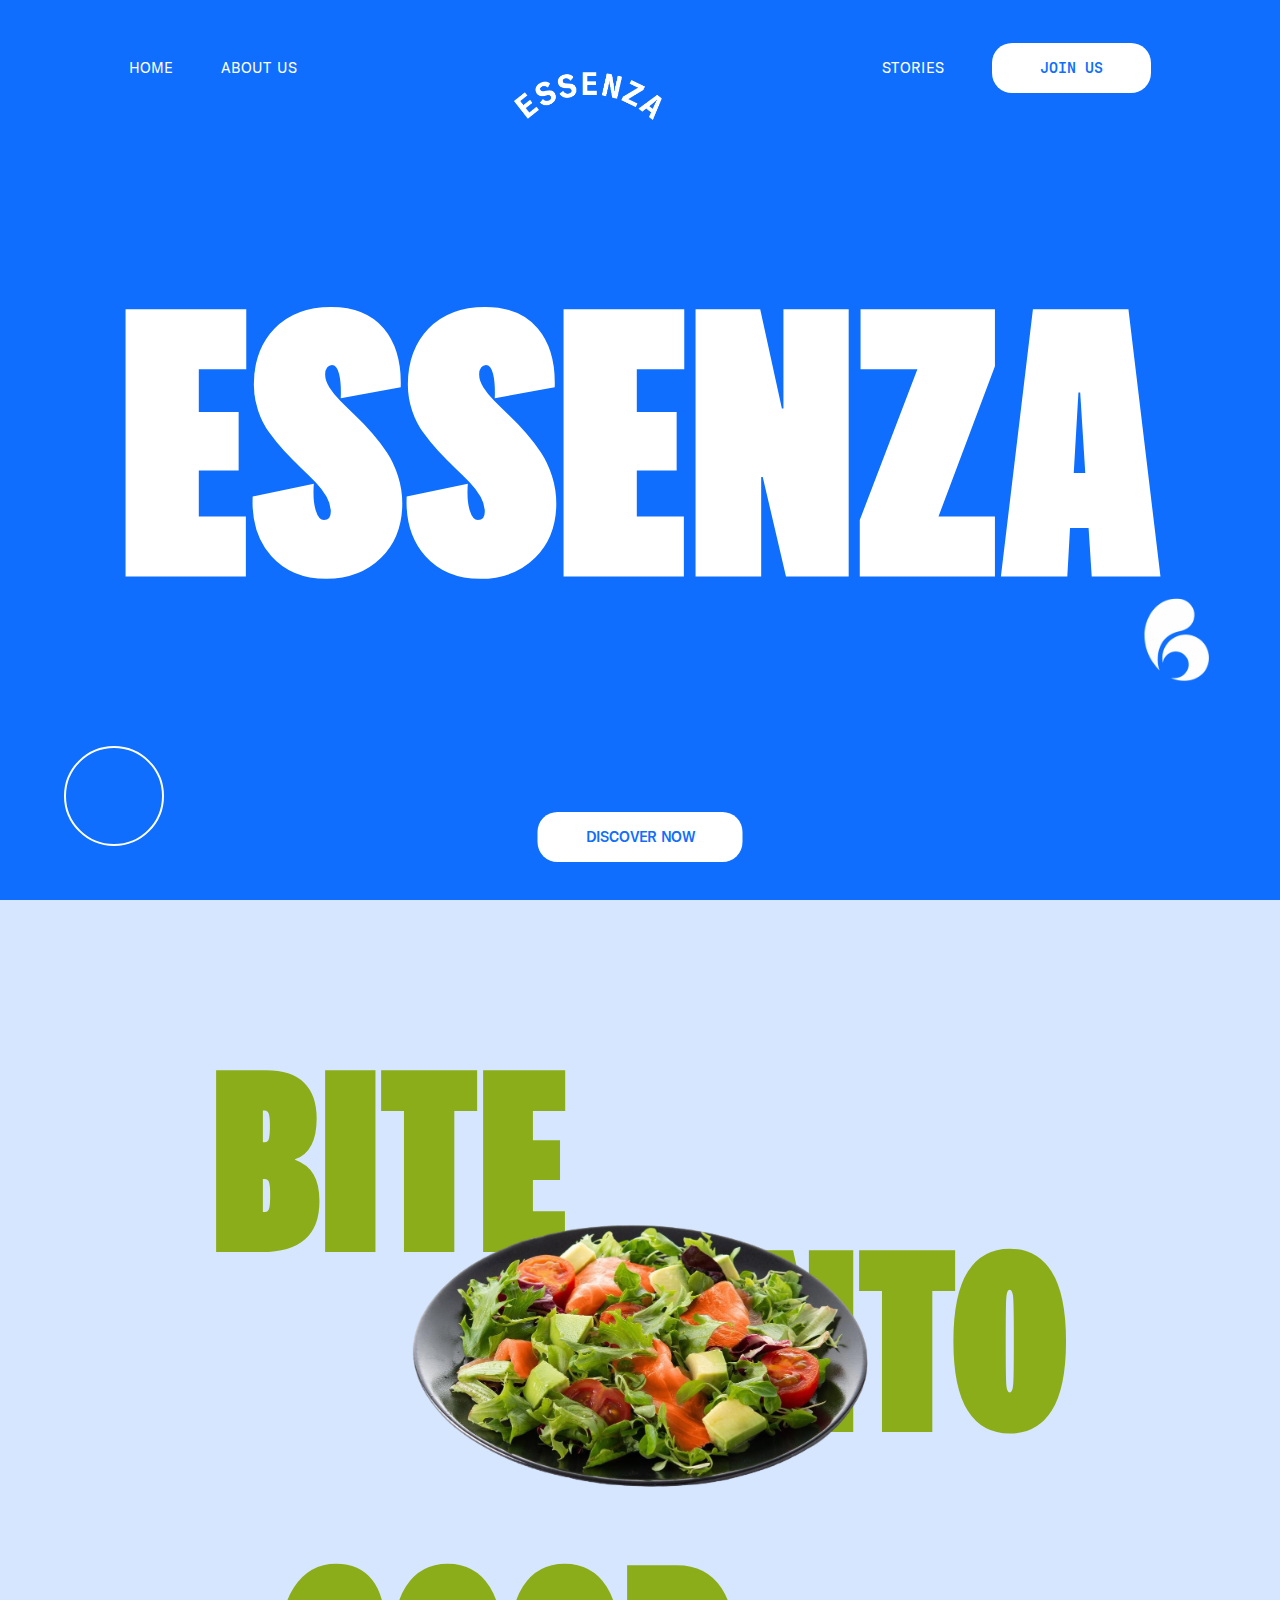
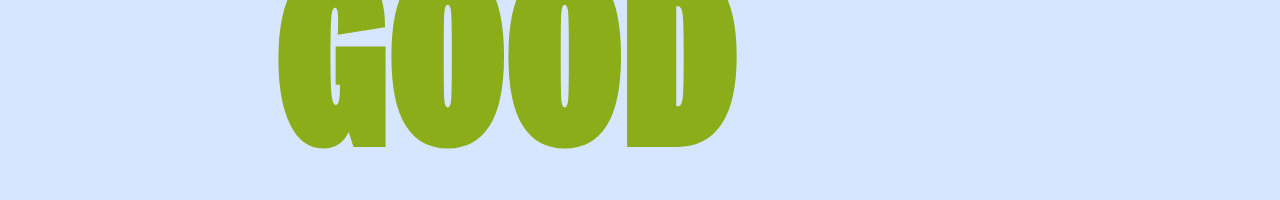
==== commit ebc904ea: "call karo api" ====
--- a/index.html
+++ b/index.html
@@ -47,6 +47,7 @@
             <div class="bite"><h1>BITE</h1></div>
             <div class="into"><h1>INTO</h1></div>
             <div class="good"><h1>GOOD</h1></div>
+            <img src="./assets/salad.png" alt="">
         </div>
     </div>
 </body>
--- a/page2.css
+++ b/page2.css
@@ -57,7 +57,7 @@
     padding: 20px;
     font-size: 17rem;
     position: absolute;
-    color: #009F67;
+    color: #8BAD19;
 }
 
 .bite h1{
@@ -72,6 +72,15 @@
     top:65%;
     left: 20%;
 }
+#page2 img {
+    position: absolute;
+    top: 20%;
+    left: 50%;
+    transform: translateX(-50%);
+    width: 50rem;
+    height: auto;
+}
+
 
 /* Responsive Adjustments */
 @media (max-width: 1200px) {
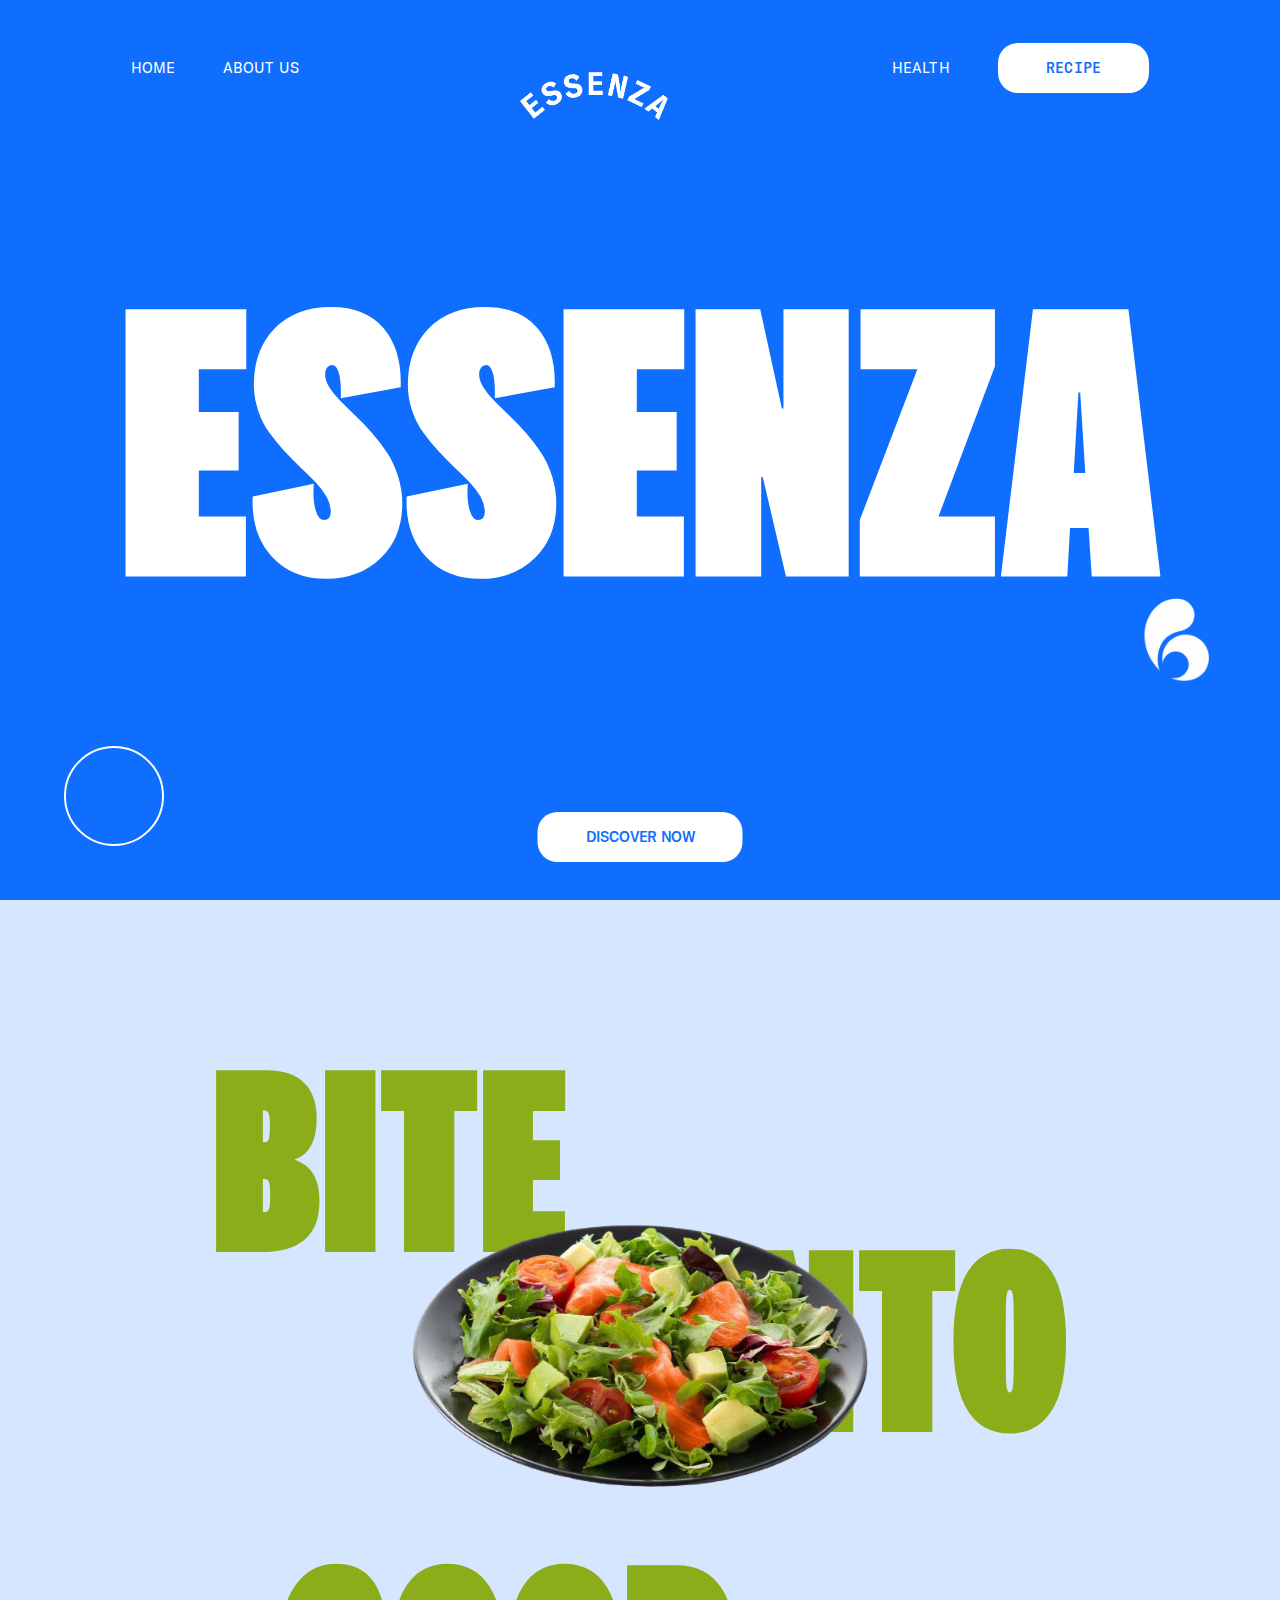
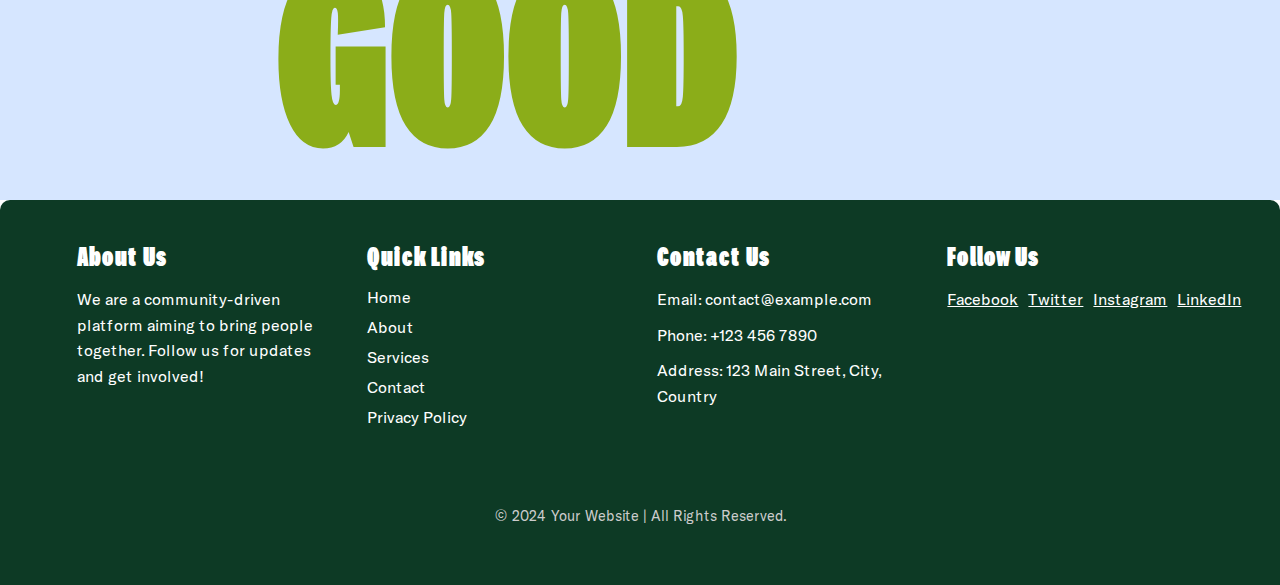
==== commit 99b9f711: "HELLO" ====
--- a/index.html
+++ b/index.html
@@ -15,16 +15,16 @@
 <body>
     <div id="nav">
         <div id="navleft">
-            <li><a href="#">HOME</a></li>
-            <li><a href="#">ABOUT US</a></li>
+            <li><a href="./index.html">HOME</a></li>
+            <li><a href="/aboutus/index.html">ABOUT US</a></li>
         </div>
         <div id="navcentre">
-            <img src="./assets/main-nav-logo.png" alt="Logo">
+            <img src="./assets/main-nav-logo.png" alt="Logo" href="/index.html">
         </div>
         <div id="navright">
-            <li><a href="#">STORIES</a></li>
+            <li><a href="/bmi/index.html">HEALTH</a></li>
             <div id="joinus">
-                <a id="joinli" href="#">JOIN US</a>
+                <a id="joinli" href="../main/index.html">RECIPE</a>
             </div>
         </div>
     </div>
@@ -40,7 +40,7 @@
             </div>
             <!-- Discover Now Button -->
             <div id="discover">
-                <a id="disli" href="#">DISCOVER NOW</a>
+                <a id="disli" href="/aboutus/index.html">DISCOVER NOW</a>
             </div>
         </div>
         <div id="page2">
@@ -49,6 +49,49 @@
             <div class="good"><h1>GOOD</h1></div>
             <img src="./assets/salad.png" alt="">
         </div>
+        <footer id="footer">
+            <div class="footer-container">
+                <div class="footer-section" id="footer-about">
+                    <h2>About Us</h2>
+                    <p>We are a community-driven platform aiming to bring people together. Follow us for updates and get involved!</p>
+                </div>
+        
+                <div class="footer-section" id="footer-links">
+                    <h2>Quick Links</h2>
+                    <ul>
+                        <li><a href="#">Home</a></li>
+                        <li><a href="#">About</a></li>
+                        <li><a href="#">Services</a></li>
+                        <li><a href="#">Contact</a></li>
+                        <li><a href="#">Privacy Policy</a></li>
+                    </ul>
+                </div>
+        
+                <div class="footer-section" id="footer-contact">
+                    <h2>Contact Us</h2>
+                    <p>Email: contact@example.com</p>
+                    <p>Phone: +123 456 7890</p>
+                    <p>Address: 123 Main Street, City, Country</p>
+                </div>
+        
+                <div class="footer-section" id="footer-social">
+                    <h2>Follow Us</h2>
+                    <div class="social-icons">
+                        <a href="#">
+                            <p>Facebook</p></a>
+                        <a href="#">
+                            <p>Twitter</p></a>
+                        <a href="#">
+                            <p>Instagram</p></a>
+                        <a href="#">
+                            <p>LinkedIn</p></a>
+                    </div>
+                </div>
+            </div>
+            <div class="footer-bottom">
+                <p>&copy; 2024 Your Website | All Rights Reserved.</p>
+            </div>
+        </footer>
     </div>
 </body>
 </html>
--- a/style.css
+++ b/style.css
@@ -247,6 +247,104 @@
     transition: all ease 0.2s;
 }
 
+
+/* Footer Styling */
+#footer {
+    background-color: #0D3A25;
+    color: #fff;
+    padding: 40px 0;
+    position: relative;
+    bottom: 0;
+    width: 100%;
+    font-family: 'GT America Standard';
+    border-top-left-radius: 10px;
+    border-top-right-radius: 10px;
+}
+
+.footer-container {
+    display: flex;
+    flex-wrap: wrap;
+    justify-content: space-around;
+    align-items: flex-start;
+    max-width: 1200px;
+    margin: auto;
+    padding: 0 20px;
+    
+}
+
+.footer-section {
+    width: 22%;
+    margin-bottom: 30px;
+    color: #fff;
+}
+
+.footer-section h2 {
+    font-family: 'GT America Dark';
+    font-size: 1.8rem;
+    margin-bottom: 15px;
+    color: #fff;
+}
+
+.footer-section p {
+    font-size: 1rem;
+    line-height: 1.6;
+    color: #fff;
+}
+
+.footer-section ul {
+    list-style-type: none;
+    padding: 0;
+}
+
+.footer-section ul li {
+    margin-bottom: 10px;
+}
+
+.footer-section ul li a {
+    color: #fff;
+    text-decoration: none;
+    transition: color 0.3s ease;
+}
+
+.footer-section ul li a:hover {
+    color: #95c11e;
+}
+
+#footer-contact p {
+    font-size: 1rem;
+    line-height: 1.6;
+    margin-bottom: 10px;
+}
+
+#footer-social .social-icons {
+    display: flex;
+    gap: 10px;
+}
+
+#footer-social .social-icons a img {
+    width: 32px;
+    height: 32px;
+    transition: transform 0.3s ease;
+}
+
+#footer-social .social-icons a img:hover {
+    transform: scale(1.1);
+}
+
+.footer-bottom {
+    text-align: center;
+    padding: 20px 0;
+    background-color: #0D3A25;
+    margin-top: 20px;
+}
+
+.footer-bottom p {
+    font-size: 0.9rem;
+    color: #ccc;
+}
+
+
+
 /* Media Queries for Responsiveness */
 @media (max-width: 1200px) {
     #nav {
